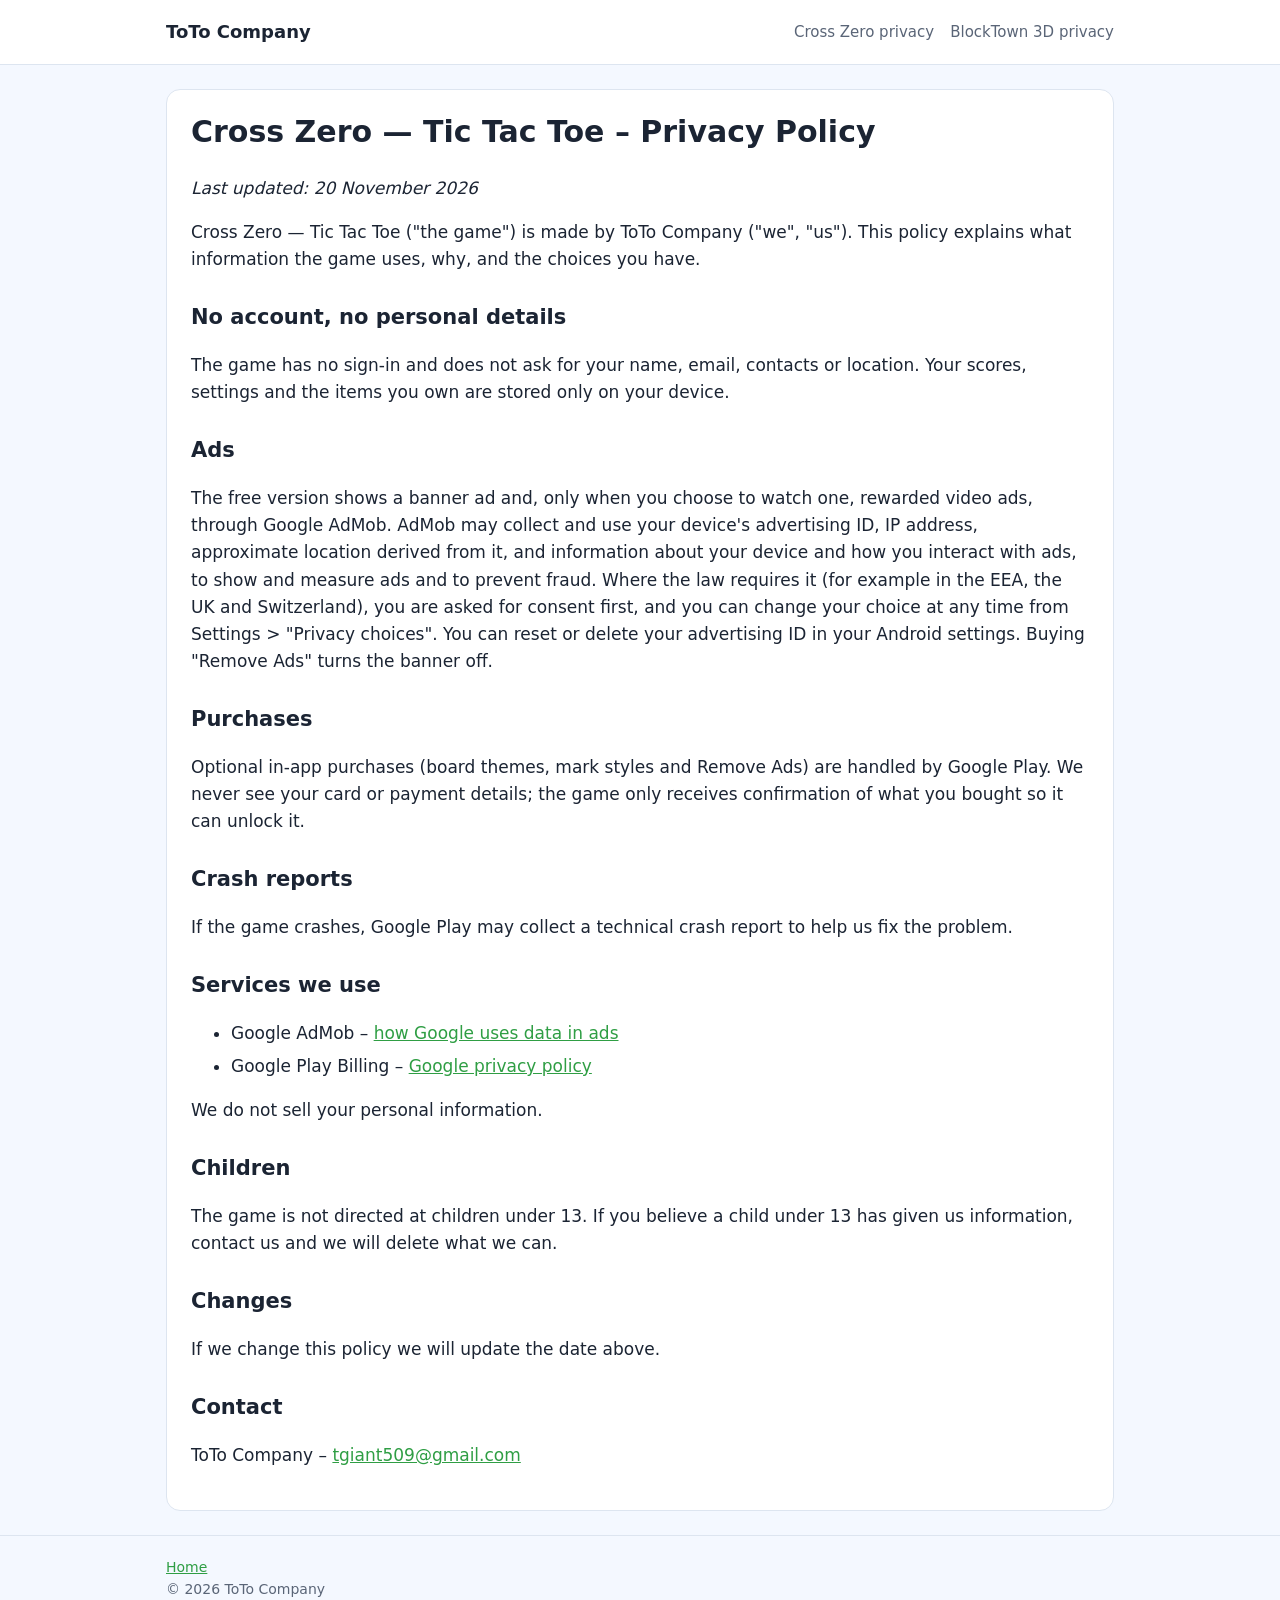
==== crosszero-privacy.html @ a25643a4 "Add Cross Zero privacy policy (ads, purchases)" ====
<!doctype html>
<html lang="en">
<head>
<meta charset="utf-8">
<meta name="viewport" content="width=device-width, initial-scale=1">
<title>Cross Zero Privacy Policy</title>
<meta name="description" content="What information Cross Zero — Tic Tac Toe collects, why, and the choices you have.">
<link rel="stylesheet" href="style.css">
</head>
<body>
<header class="top">
  <div class="wrap">
    <a class="name" href="./">ToTo Company</a>
    <nav><a href="crosszero-privacy.html">Cross Zero privacy</a><a href="privacy.html">BlockTown 3D privacy</a></nav>
  </div>
</header>

<main class="wrap">
<article class="doc">
<h1>Cross Zero — Tic Tac Toe – Privacy Policy</h1>
<p><em>Last updated: 20 November 2026</em></p>
<p>Cross Zero — Tic Tac Toe ("the game") is made by ToTo Company ("we", "us"). This policy explains what information the game uses, why, and the choices you have.</p>

<h2>No account, no personal details</h2>
<p>The game has no sign-in and does not ask for your name, email, contacts or location. Your scores, settings and the items you own are stored only on your device.</p>

<h2>Ads</h2>
<p>The free version shows a banner ad and, only when you choose to watch one, rewarded video ads, through Google AdMob. AdMob may collect and use your device's advertising ID, IP address, approximate location derived from it, and information about your device and how you interact with ads, to show and measure ads and to prevent fraud. Where the law requires it (for example in the EEA, the UK and Switzerland), you are asked for consent first, and you can change your choice at any time from Settings &gt; "Privacy choices". You can reset or delete your advertising ID in your Android settings. Buying "Remove Ads" turns the banner off.</p>

<h2>Purchases</h2>
<p>Optional in-app purchases (board themes, mark styles and Remove Ads) are handled by Google Play. We never see your card or payment details; the game only receives confirmation of what you bought so it can unlock it.</p>

<h2>Crash reports</h2>
<p>If the game crashes, Google Play may collect a technical crash report to help us fix the problem.</p>

<h2>Services we use</h2>
<ul>
<li>Google AdMob – <a href="https://policies.google.com/technologies/ads">how Google uses data in ads</a></li>
<li>Google Play Billing – <a href="https://policies.google.com/privacy">Google privacy policy</a></li>
</ul>
<p>We do not sell your personal information.</p>

<h2>Children</h2>
<p>The game is not directed at children under 13. If you believe a child under 13 has given us information, contact us and we will delete what we can.</p>

<h2>Changes</h2>
<p>If we change this policy we will update the date above.</p>

<h2>Contact</h2>
<p>ToTo Company – <a href="mailto:tgiant509@gmail.com">tgiant509@gmail.com</a></p>
</article>
</main>

<footer>
  <div class="wrap">
    <a href="./">Home</a>
    <div>© 2026 ToTo Company</div>
  </div>
</footer>
</body>
</html>
---- style.css ----
:root {
  --bg: #f4f8ff;
  --surface: #ffffff;
  --text: #1b2433;
  --muted: #5a6577;
  --accent: #2f9e44;
  --accent-text: #ffffff;
  --sky: #cfe6ff;
  --border: #dde5f0;
}
@media (prefers-color-scheme: dark) {
  :root {
    --bg: #0f1520;
    --surface: #182131;
    --text: #e8edf5;
    --muted: #9aa6b8;
    --accent: #40c057;
    --accent-text: #0b1a0f;
    --sky: #1c2c44;
    --border: #2a3648;
  }
}
* { box-sizing: border-box; }
html { -webkit-text-size-adjust: 100%; }
body {
  margin: 0;
  background: var(--bg);
  color: var(--text);
  font: 17px/1.6 system-ui, -apple-system, "Segoe UI", Roboto, sans-serif;
}
a { color: var(--accent); }
img { max-width: 100%; display: block; }
.wrap { max-width: 980px; margin: 0 auto; padding: 0 16px; }

header.top { background: var(--surface); border-bottom: 1px solid var(--border); }
header.top .wrap { display: flex; align-items: center; gap: 12px; min-height: 64px; flex-wrap: wrap; }
header.top img { width: 40px; height: 40px; border-radius: 10px; }
header.top .name { font-weight: 700; font-size: 18px; color: var(--text); text-decoration: none; margin-right: auto; }
header.top nav a { margin-left: 16px; text-decoration: none; color: var(--muted); font-size: 15px; }
header.top nav a:hover { color: var(--accent); }

.hero { background: linear-gradient(var(--sky), var(--bg)); padding: 40px 0 24px; text-align: center; }
.hero img.feature { border-radius: 16px; margin: 0 auto 24px; box-shadow: 0 8px 30px rgba(0,0,0,.18); }
.hero h1 { font-size: clamp(28px, 6vw, 44px); line-height: 1.15; margin: 0 0 8px; }
.hero p { color: var(--muted); font-size: 19px; margin: 0 auto 20px; max-width: 620px; }
.btn {
  display: inline-block; background: var(--accent); color: var(--accent-text);
  padding: 12px 22px; border-radius: 999px; font-weight: 700; text-decoration: none;
}
.note { font-size: 14px; color: var(--muted); margin-top: 10px; }

section { padding: 32px 0; }
h2 { font-size: 26px; margin: 0 0 16px; }
.grid { display: grid; grid-template-columns: repeat(auto-fit, minmax(260px, 1fr)); gap: 16px; }
.card { background: var(--surface); border: 1px solid var(--border); border-radius: 14px; padding: 18px; }
.card h3 { margin: 0 0 6px; font-size: 18px; }
.card p { margin: 0; color: var(--muted); font-size: 15px; }
.shots { display: grid; grid-template-columns: repeat(auto-fit, minmax(280px, 1fr)); gap: 12px; }
.shots img { border-radius: 12px; border: 1px solid var(--border); aspect-ratio: 16 / 9; object-fit: cover; width: 100%; }

.doc { background: var(--surface); border: 1px solid var(--border); border-radius: 14px; padding: 24px; margin: 24px 0; }
.doc h1 { font-size: 30px; margin-top: 0; line-height: 1.2; }
.doc h2 { font-size: 21px; margin: 28px 0 8px; }
.doc li { margin-bottom: 6px; }

footer { border-top: 1px solid var(--border); padding: 20px 0 32px; color: var(--muted); font-size: 14px; }
footer a { margin-right: 14px; }
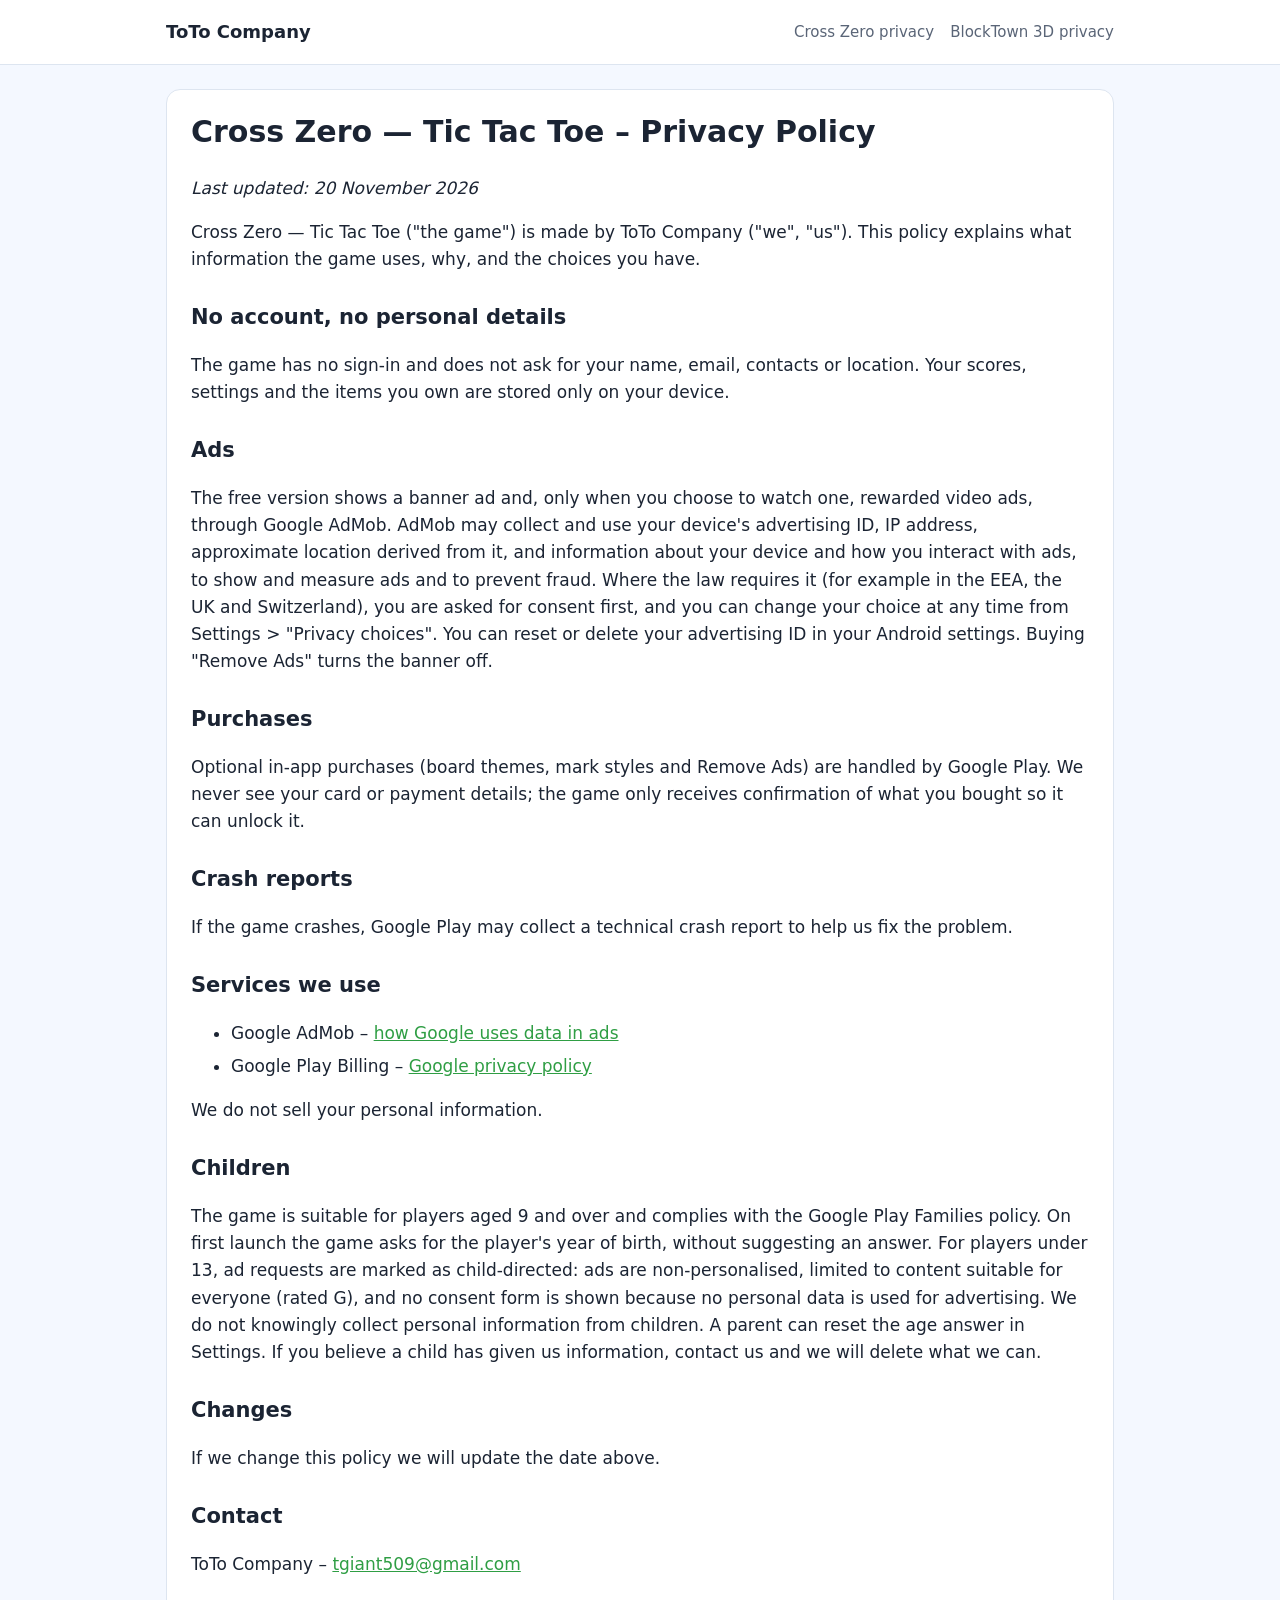
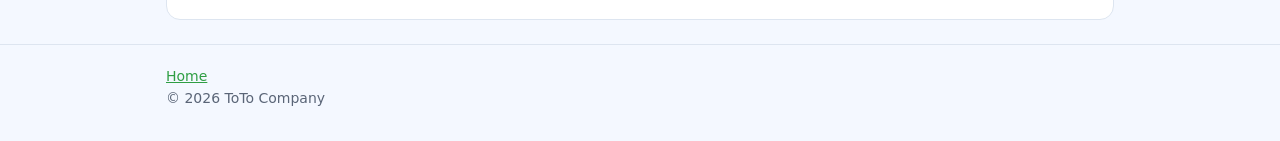
==== commit c075f448: "Cross Zero privacy: Families policy, age screen and child-directed ads" ====
--- a/crosszero-privacy.html
+++ b/crosszero-privacy.html
@@ -41,7 +41,7 @@
 <p>We do not sell your personal information.</p>
 
 <h2>Children</h2>
-<p>The game is not directed at children under 13. If you believe a child under 13 has given us information, contact us and we will delete what we can.</p>
+<p>The game is suitable for players aged 9 and over and complies with the Google Play Families policy. On first launch the game asks for the player's year of birth, without suggesting an answer. For players under 13, ad requests are marked as child-directed: ads are non-personalised, limited to content suitable for everyone (rated G), and no consent form is shown because no personal data is used for advertising. We do not knowingly collect personal information from children. A parent can reset the age answer in Settings. If you believe a child has given us information, contact us and we will delete what we can.</p>
 
 <h2>Changes</h2>
 <p>If we change this policy we will update the date above.</p>
